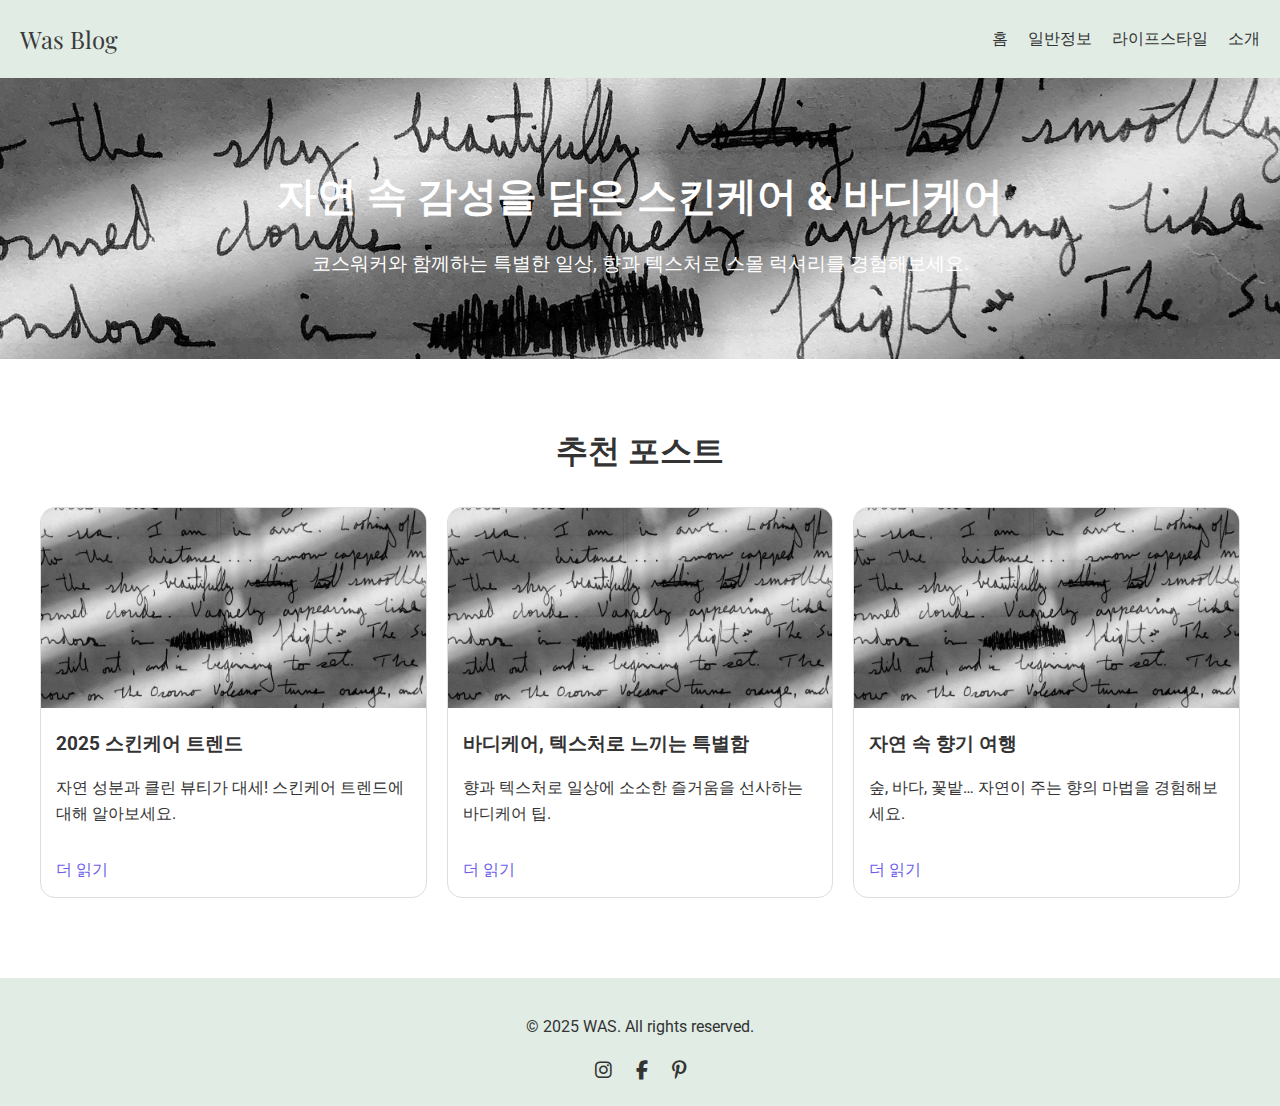
==== index.html @ 192c5d63 "100" ====
<!DOCTYPE html>
<html lang="ko">
<head>
    <meta charset="UTF-8">
    <meta name="viewport" content="width=device-width, initial-scale=1.0">
    <meta name="description" content="일반적이고 특별하지 않는 슈퍼노멀 정보 블로그 - 였다">
    <meta name="keywords" content="지식정보 일반정보 알쓸잡">
    <meta name="author" content="was 였다">
    <meta property="og:title" content="WAS 였다 블로그">
    <meta property="og:description" content="일반적이고 특별하지 않는 슈퍼노멀 정보 블로그 - 였다">
    <meta property="og:image" content="/images/og-image.jpg">
    <meta property="og:url" content="https://www.cosworker.com">
    <title>일반적이고 특별하지 않는 슈퍼노멀 정보 블로그 - 였다</title>
    <link rel="stylesheet" href="https://cdnjs.cloudflare.com/ajax/libs/font-awesome/6.4.0/css/all.min.css">
    <link rel="stylesheet" href="https://fonts.googleapis.com/css2?family=Playfair+Display:wght@700&family=Roboto:wght@400;500&display=swap">
    <link rel="stylesheet" href="style.css">
</head>
<body>
    <header class="header">
        <div class="logo">Was Blog</div>
        <nav class="nav">
            <ul>
                <li><a href="index.html">홈</a></li>
                <li><a href="#supernormal">일반정보</a></li>
                <li><a href="#lifestyle">라이프스타일</a></li>
                <li><a href="#about">소개</a></li>
            </ul>
        </nav>
    </header>

    <main class="main">
        <section class="hero">
            <h1>자연 속 감성을 담은 스킨케어 & 바디케어</h1>
            <p>코스워커와 함께하는 특별한 일상, 향과 텍스처로 스몰 럭셔리를 경험해보세요.</p>
        </section>

        <section class="featured-posts">
            <h2>추천 포스트</h2>
            <div class="post-grid">
                <div class="post">
                    <img src="main03.png" alt="스킨케어 트렌드">
                    <h3>2025 스킨케어 트렌드</h3>
                    <p>자연 성분과 클린 뷰티가 대세! 스킨케어 트렌드에 대해 알아보세요.</p>
                    <a href="post1.html" class="read-more">더 읽기</a>
                </div>
                <div class="post">
                    <img src="main03.png" alt="바디케어 텍스처">
                    <h3>바디케어, 텍스처로 느끼는 특별함</h3>
                    <p>향과 텍스처로 일상에 소소한 즐거움을 선사하는 바디케어 팁.</p>
                    <a href="#" class="read-more">더 읽기</a>
                </div>
                <div class="post">
                    <img src="main03.png" alt="향기 여정">
                    <h3>자연 속 향기 여행</h3>
                    <p>숲, 바다, 꽃밭… 자연이 주는 향의 마법을 경험해보세요.</p>
                    <a href="#" class="read-more">더 읽기</a>
                </div>
            </div>
        </section>
    </main>

    <footer class="footer">
        <div class="footer-content">
            <p>&copy; 2025 WAS. All rights reserved.</p>
            <div class="social-links">
                <a href="#"><i class="fab fa-instagram"></i></a>
                <a href="#"><i class="fab fa-facebook-f"></i></a>
                <a href="#"><i class="fab fa-pinterest-p"></i></a>
            </div>
        </div>
    </footer>
</body>
</html>
---- style.css ----
/* CSS (style.css) */
body {
    margin: 0;
    font-family: 'Roboto', sans-serif;
    color: #333;
    line-height: 1.6;
}
.header {
    display: flex;
    justify-content: space-between;
    align-items: center;
    padding: 20px;
    background: #e0ece4;
    box-shadow: 0 2px 10px rgba(0, 0, 0, 0.1);
}
.logo {
    font-family: 'Playfair Display', serif;
    font-size: 1.5em;
    color: #3b3b3b;
}
.nav ul {
    list-style: none;
    margin: 0;
    padding: 0;
    display: flex;
}
.nav ul li {
    margin-left: 20px;
}
.nav ul li a {
    text-decoration: none;
    color: #333;
    font-weight: 500;
    transition: color 0.3s;
}
.nav ul li a:hover {
    color: #6c5ce7;
}
.hero {
    text-align: center;
    padding: 60px 20px;
    background: url('main03.png') center/cover no-repeat;
    color: #fff;
}
.hero h1 {
    font-size: 2.5em;
    margin-bottom: 20px;
}
.hero p {
    font-size: 1.2em;
}
.featured-posts {
    padding: 40px 20px;
    max-width: 1200px;
    margin: auto;
}
.featured-posts h2 {
    text-align: center;
    margin-bottom: 30px;
    font-size: 2em;
}
.post-grid {
    display: grid;
    grid-template-columns: repeat(auto-fit, minmax(300px, 1fr));
    gap: 20px;
}
.post {
    border: 1px solid #ddd;
    border-radius: 15px;
    overflow: hidden;
    transition: transform 0.3s;
}
.post:hover {
    transform: translateY(-5px);
}
.post img {
    width: 100%;
    height: 200px;
    object-fit: cover;
}
.post h3 {
    margin: 15px;
}
.post p {
    margin: 15px;
}
.read-more {
    display: inline-block;
    margin: 15px;
    color: #6c5ce7;
    text-decoration: none;
    font-weight: 500;
}
.read-more:hover {
    text-decoration: underline;
}
.footer {
    text-align: center;
    padding: 20px;
    background: #e0ece4;
    margin-top: 40px;
}
.footer .social-links a {
    color: #333;
    margin: 0 10px;
    font-size: 1.2em;
    text-decoration: none;
}
.footer .social-links a:hover {
    color: #6c5ce7;
}

/* Responsive Design */
@media (max-width: 768px) {
    .nav ul {
        flex-direction: column;
    }
    .nav ul li {
        margin: 10px 0;
    }
    .hero h1 {
        font-size: 2em;
    }
    .hero p {
        font-size: 1em;
    }
}
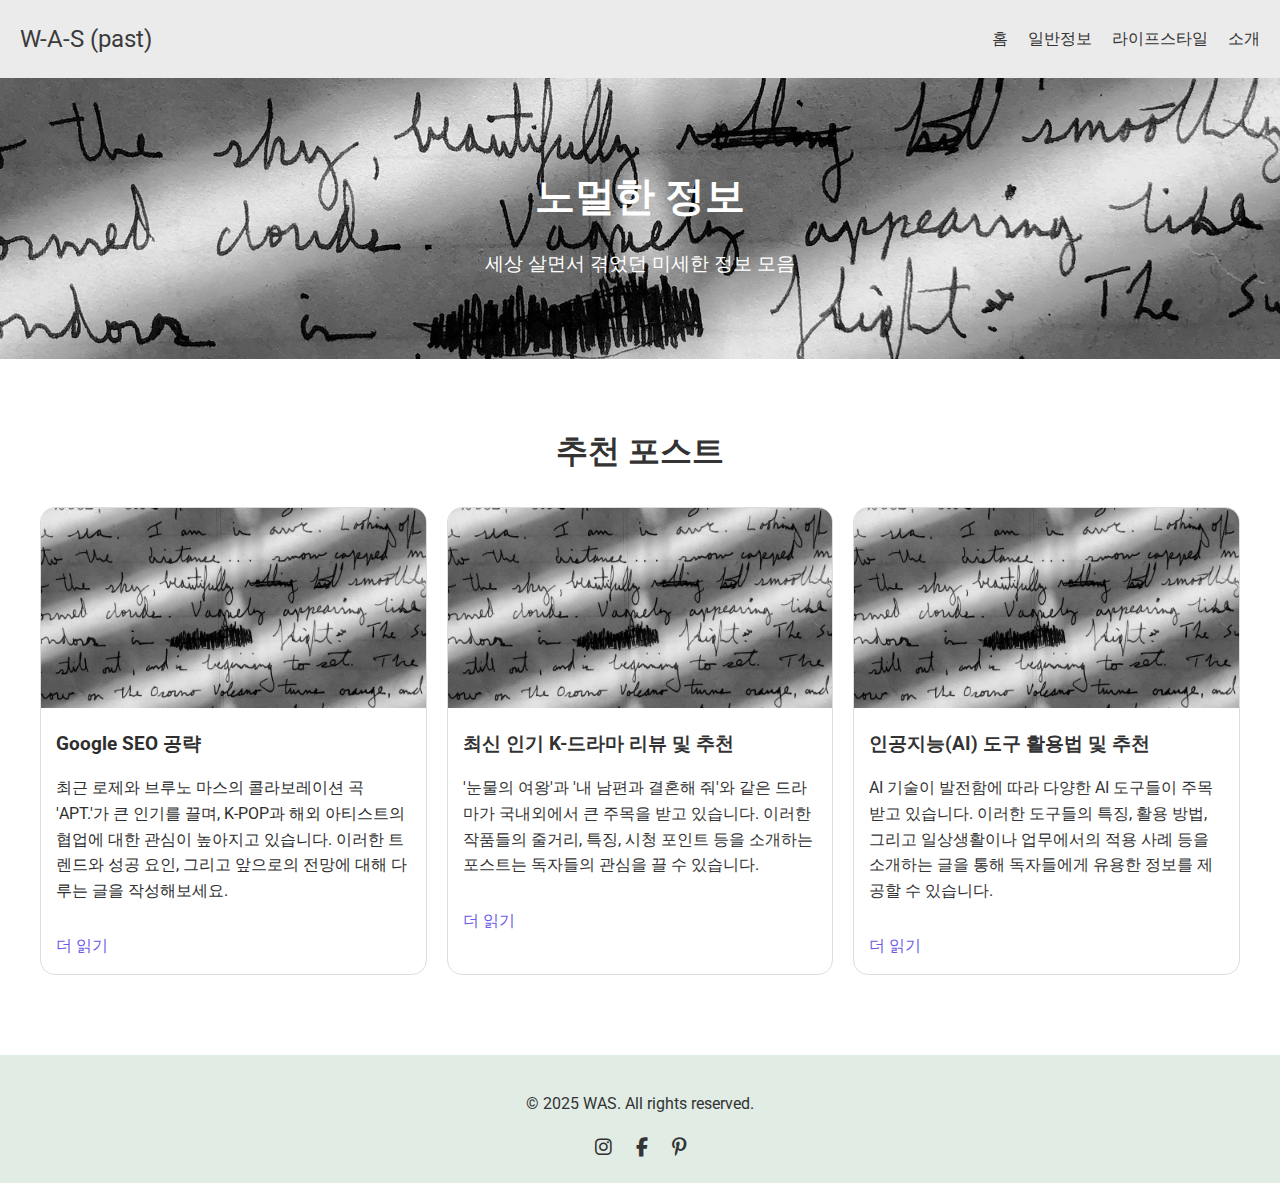
==== commit 07f285a2: "101" ====
--- a/index.html
+++ b/index.html
@@ -3,71 +3,70 @@
 <head>
     <meta charset="UTF-8">
     <meta name="viewport" content="width=device-width, initial-scale=1.0">
-    <meta name="description" content="일반적이고 특별하지 않는 슈퍼노멀 정보 블로그 - 였다">
-    <meta name="keywords" content="지식정보 일반정보 알쓸잡">
-    <meta name="author" content="was 였다">
+    <meta name="description" content="WAS-였다">
+    <meta name="keywords" content="지식정보 일반정보 알쓸잡 일반적이고 특별하지 않는 슈퍼노멀 정보 블로그 - 였다">
+    <meta name="author" content="WAS 였다">
     <meta property="og:title" content="WAS 였다 블로그">
-    <meta property="og:description" content="일반적이고 특별하지 않는 슈퍼노멀 정보 블로그 - 였다">
+    <meta property="og:description" content="WAS-였다">
     <meta property="og:image" content="/images/og-image.jpg">
     <meta property="og:url" content="https://www.cosworker.com">
-    <title>일반적이고 특별하지 않는 슈퍼노멀 정보 블로그 - 였다</title>
+    <title>WAS-였다</title>
     <link rel="stylesheet" href="https://cdnjs.cloudflare.com/ajax/libs/font-awesome/6.4.0/css/all.min.css">
     <link rel="stylesheet" href="https://fonts.googleapis.com/css2?family=Playfair+Display:wght@700&family=Roboto:wght@400;500&display=swap">
     <link rel="stylesheet" href="style.css">
 </head>
 <body>
-    <header class="header">
-        <div class="logo">Was Blog</div>
-        <nav class="nav">
-            <ul>
-                <li><a href="index.html">홈</a></li>
-                <li><a href="#supernormal">일반정보</a></li>
-                <li><a href="#lifestyle">라이프스타일</a></li>
-                <li><a href="#about">소개</a></li>
-            </ul>
-        </nav>
-    </header>
+    <div id='header'></div>
 
     <main class="main">
-        <section class="hero">
-            <h1>자연 속 감성을 담은 스킨케어 & 바디케어</h1>
-            <p>코스워커와 함께하는 특별한 일상, 향과 텍스처로 스몰 럭셔리를 경험해보세요.</p>
+        <section class="article">
+            <h1>노멀한 정보</h1>
+            <p>세상 살면서 겪었던 미세한 정보 모음</p>
         </section>
 
         <section class="featured-posts">
             <h2>추천 포스트</h2>
             <div class="post-grid">
                 <div class="post">
+                    <a href="20250222.html" class="read-more-link">
                     <img src="main03.png" alt="스킨케어 트렌드">
-                    <h3>2025 스킨케어 트렌드</h3>
-                    <p>자연 성분과 클린 뷰티가 대세! 스킨케어 트렌드에 대해 알아보세요.</p>
-                    <a href="post1.html" class="read-more">더 읽기</a>
+                    <h3>Google SEO 공략</h3>
+                    <p>최근 로제와 브루노 마스의 콜라보레이션 곡 'APT.'가 큰 인기를 끌며, K-POP과 해외 아티스트의 협업에 대한 관심이 높아지고 있습니다. 이러한 트렌드와 성공 요인, 그리고 앞으로의 전망에 대해 다루는 글을 작성해보세요.</p>
+                    <p class="read-more">더 읽기</p></a>
                 </div>
+
                 <div class="post">
                     <img src="main03.png" alt="바디케어 텍스처">
-                    <h3>바디케어, 텍스처로 느끼는 특별함</h3>
-                    <p>향과 텍스처로 일상에 소소한 즐거움을 선사하는 바디케어 팁.</p>
+                    <h3>최신 인기 K-드라마 리뷰 및 추천</h3>
+                    <p>'눈물의 여왕'과 '내 남편과 결혼해 줘'와 같은 드라마가 국내외에서 큰 주목을 받고 있습니다. 이러한 작품들의 줄거리, 특징, 시청 포인트 등을 소개하는 포스트는 독자들의 관심을 끌 수 있습니다.</p>
                     <a href="#" class="read-more">더 읽기</a>
                 </div>
                 <div class="post">
                     <img src="main03.png" alt="향기 여정">
-                    <h3>자연 속 향기 여행</h3>
-                    <p>숲, 바다, 꽃밭… 자연이 주는 향의 마법을 경험해보세요.</p>
+                    <h3>인공지능(AI) 도구 활용법 및 추천</h3>
+                    <p>AI 기술이 발전함에 따라 다양한 AI 도구들이 주목받고 있습니다. 이러한 도구들의 특징, 활용 방법, 그리고 일상생활이나 업무에서의 적용 사례 등을 소개하는 글을 통해 독자들에게 유용한 정보를 제공할 수 있습니다.</p>
                     <a href="#" class="read-more">더 읽기</a>
                 </div>
             </div>
         </section>
     </main>
 
-    <footer class="footer">
-        <div class="footer-content">
-            <p>&copy; 2025 WAS. All rights reserved.</p>
-            <div class="social-links">
-                <a href="#"><i class="fab fa-instagram"></i></a>
-                <a href="#"><i class="fab fa-facebook-f"></i></a>
-                <a href="#"><i class="fab fa-pinterest-p"></i></a>
-            </div>
-        </div>
-    </footer>
+    <div id='footer'></div>
+    <script>
+        async function loadComponent(id, file) {
+            try {
+                const response = await fetch(file);
+                if (!response.ok) throw new Error("파일을 찾을 수 없음");
+                const text = await response.text();
+                document.getElementById(id).innerHTML = text;
+            } catch (error) {
+                console.error(error);
+            }
+        }
+
+        // 헤더와 푸터 로드
+        loadComponent("header", "header.html");
+        loadComponent("footer", "footer.html");
+    </script>
 </body>
 </html>
--- a/style.css
+++ b/style.css
@@ -10,11 +10,11 @@
     justify-content: space-between;
     align-items: center;
     padding: 20px;
-    background: #e0ece4;
+    background: #ebebeb;
     box-shadow: 0 2px 10px rgba(0, 0, 0, 0.1);
 }
 .logo {
-    font-family: 'Playfair Display', serif;
+    font-family: 'Roboto', sans-serif;
     font-size: 1.5em;
     color: #3b3b3b;
 }
@@ -36,17 +36,29 @@
 .nav ul li a:hover {
     color: #6c5ce7;
 }
-.hero {
+.article {
     text-align: center;
     padding: 60px 20px;
     background: url('main03.png') center/cover no-repeat;
     color: #fff;
 }
-.hero h1 {
+.article h1 {
     font-size: 2.5em;
     margin-bottom: 20px;
 }
-.hero p {
+.article p {
+    font-size: 1.2em;
+}
+.posting {
+    text-align: center;
+    padding: 60px 20px;
+
+}
+.posting h1 {
+    font-size: 2.5em;
+    margin-bottom: 20px;
+}
+.posting p {
     font-size: 1.2em;
 }
 .featured-posts {
@@ -84,6 +96,10 @@
 .post p {
     margin: 15px;
 }
+.read-more-link {
+  text-decoration: none;
+  color: #2e2e2e;
+}
 .read-more {
     display: inline-block;
     margin: 15px;
@@ -94,6 +110,8 @@
 .read-more:hover {
     text-decoration: underline;
 }
+
+
 .footer {
     text-align: center;
     padding: 20px;
@@ -112,16 +130,25 @@
 
 /* Responsive Design */
 @media (max-width: 768px) {
+    .header{
+      flex-direction: column;
+    }
     .nav ul {
-        flex-direction: column;
+
     }
     .nav ul li {
-        margin: 10px 0;
+        margin: 10px;
     }
-    .hero h1 {
+    .article h1 {
         font-size: 2em;
     }
-    .hero p {
+    .article p {
         font-size: 1em;
     }
+    .posting{
+      padding:0;
+      width:80%;
+      margin: 0 auto;
+
+    }
 }
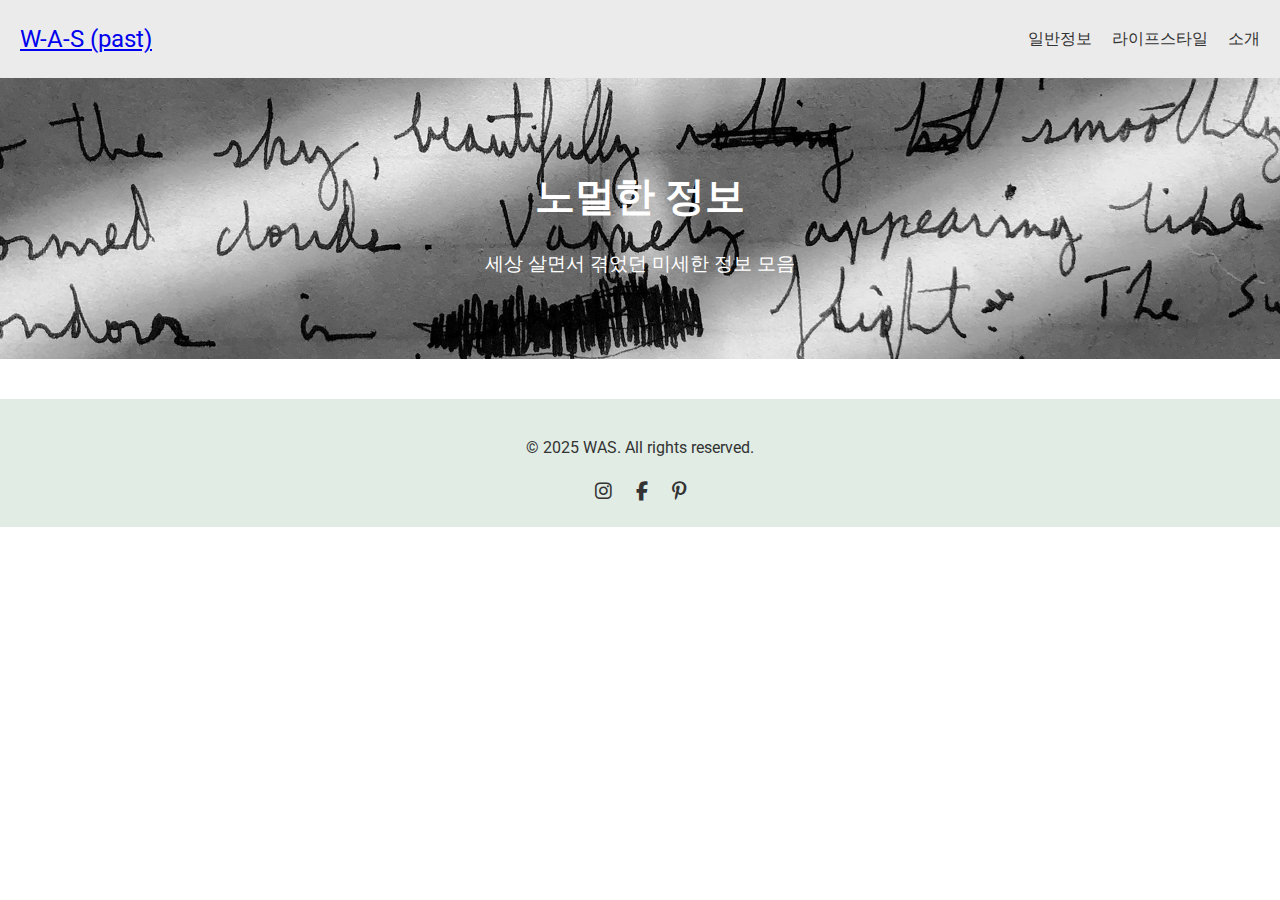
==== commit 63921434: "102" ====
--- a/index.html
+++ b/index.html
@@ -23,50 +23,25 @@
             <h1>노멀한 정보</h1>
             <p>세상 살면서 겪었던 미세한 정보 모음</p>
         </section>
-
-        <section class="featured-posts">
-            <h2>추천 포스트</h2>
-            <div class="post-grid">
-                <div class="post">
-                    <a href="20250222.html" class="read-more-link">
-                    <img src="main03.png" alt="스킨케어 트렌드">
-                    <h3>Google SEO 공략</h3>
-                    <p>최근 로제와 브루노 마스의 콜라보레이션 곡 'APT.'가 큰 인기를 끌며, K-POP과 해외 아티스트의 협업에 대한 관심이 높아지고 있습니다. 이러한 트렌드와 성공 요인, 그리고 앞으로의 전망에 대해 다루는 글을 작성해보세요.</p>
-                    <p class="read-more">더 읽기</p></a>
-                </div>
-
-                <div class="post">
-                    <img src="main03.png" alt="바디케어 텍스처">
-                    <h3>최신 인기 K-드라마 리뷰 및 추천</h3>
-                    <p>'눈물의 여왕'과 '내 남편과 결혼해 줘'와 같은 드라마가 국내외에서 큰 주목을 받고 있습니다. 이러한 작품들의 줄거리, 특징, 시청 포인트 등을 소개하는 포스트는 독자들의 관심을 끌 수 있습니다.</p>
-                    <a href="#" class="read-more">더 읽기</a>
-                </div>
-                <div class="post">
-                    <img src="main03.png" alt="향기 여정">
-                    <h3>인공지능(AI) 도구 활용법 및 추천</h3>
-                    <p>AI 기술이 발전함에 따라 다양한 AI 도구들이 주목받고 있습니다. 이러한 도구들의 특징, 활용 방법, 그리고 일상생활이나 업무에서의 적용 사례 등을 소개하는 글을 통해 독자들에게 유용한 정보를 제공할 수 있습니다.</p>
-                    <a href="#" class="read-more">더 읽기</a>
-                </div>
-            </div>
-        </section>
     </main>
-
+    <div id='recommend'></div>
     <div id='footer'></div>
     <script>
-        async function loadComponent(id, file) {
-            try {
-                const response = await fetch(file);
-                if (!response.ok) throw new Error("파일을 찾을 수 없음");
-                const text = await response.text();
-                document.getElementById(id).innerHTML = text;
-            } catch (error) {
-                console.error(error);
-            }
+    async function loadComponent(id, file) {
+        try {
+            const response = await fetch(window.location.origin + "/" + file);
+            if (!response.ok) throw new Error("파일을 찾을 수 없음");
+            const text = await response.text();
+            document.getElementById(id).innerHTML = text;
+        } catch (error) {
+            console.error(error);
         }
+    }
 
-        // 헤더와 푸터 로드
-        loadComponent("header", "header.html");
-        loadComponent("footer", "footer.html");
-    </script>
+    // 헤더 & 푸터 로드
+    loadComponent("header", "header.html");
+    loadComponent("footer", "footer.html");
+</script>
+
 </body>
 </html>
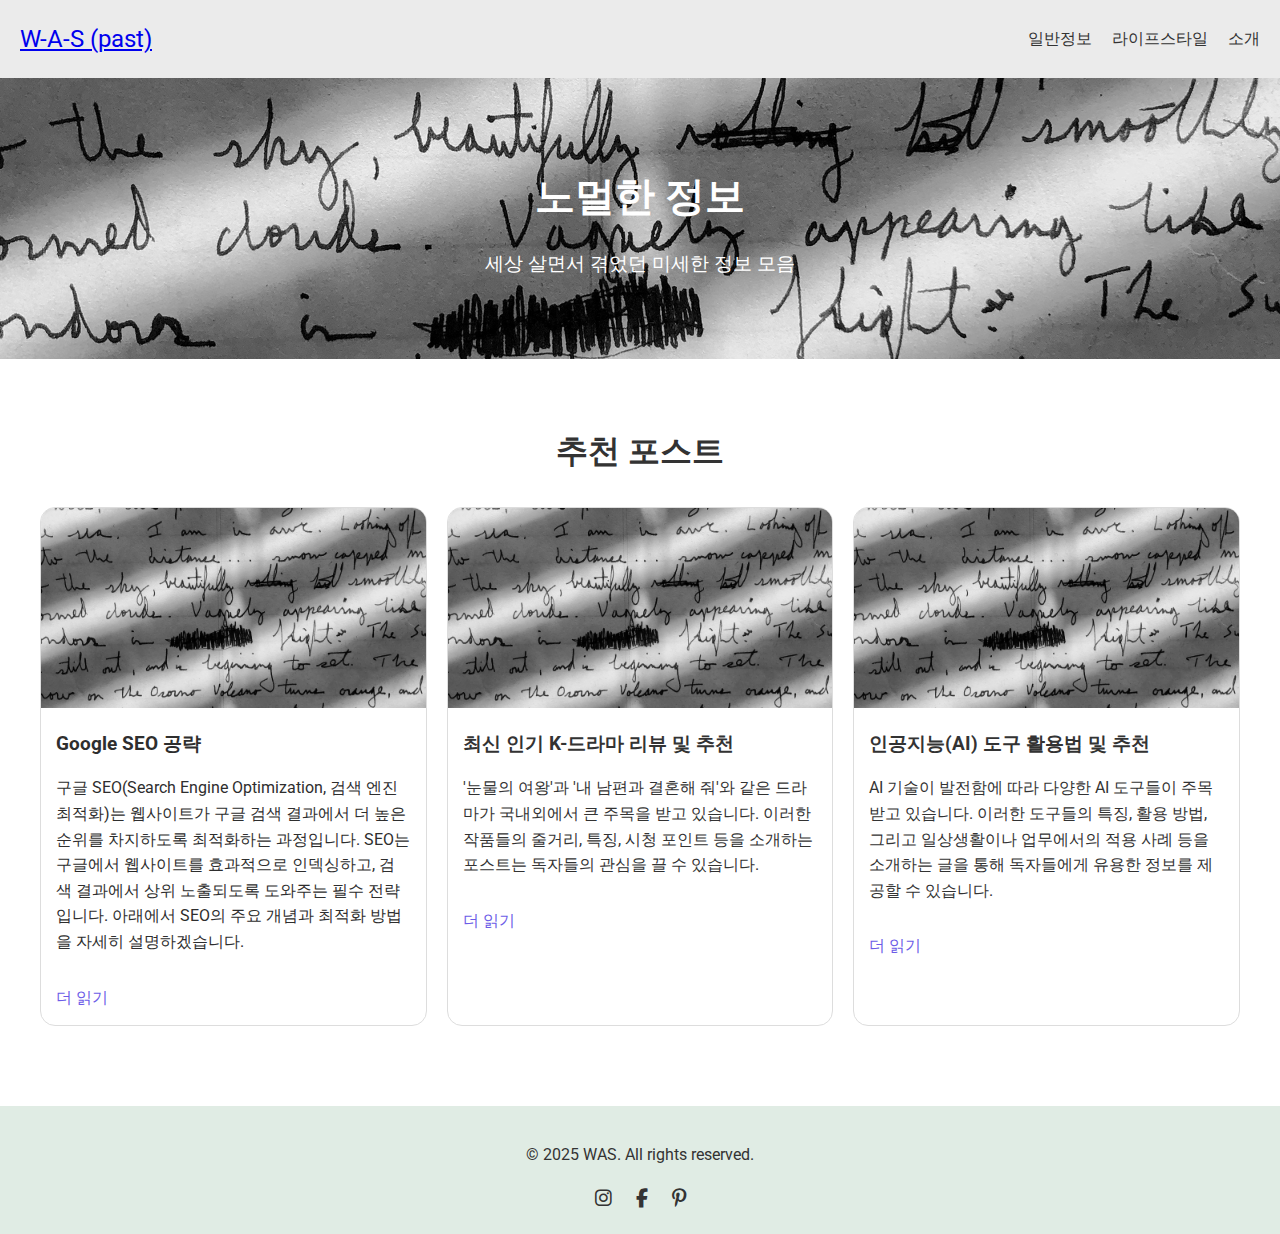
==== commit 88cfbf82: "103" ====
--- a/index.html
+++ b/index.html
@@ -14,9 +14,11 @@
     <link rel="stylesheet" href="https://cdnjs.cloudflare.com/ajax/libs/font-awesome/6.4.0/css/all.min.css">
     <link rel="stylesheet" href="https://fonts.googleapis.com/css2?family=Playfair+Display:wght@700&family=Roboto:wght@400;500&display=swap">
     <link rel="stylesheet" href="style.css">
+  <script src="https://code.jquery.com/jquery-3.7.1.min.js"></script>
+
 </head>
 <body>
-    <div id='header'></div>
+    <div id="header"></div>
 
     <main class="main">
         <section class="article">
@@ -24,24 +26,14 @@
             <p>세상 살면서 겪었던 미세한 정보 모음</p>
         </section>
     </main>
-    <div id='recommend'></div>
-    <div id='footer'></div>
-    <script>
-    async function loadComponent(id, file) {
-        try {
-            const response = await fetch(window.location.origin + "/" + file);
-            if (!response.ok) throw new Error("파일을 찾을 수 없음");
-            const text = await response.text();
-            document.getElementById(id).innerHTML = text;
-        } catch (error) {
-            console.error(error);
-        }
-    }
-
-    // 헤더 & 푸터 로드
-    loadComponent("header", "header.html");
-    loadComponent("footer", "footer.html");
+    <div id="recommend"></div>
+    <div id="footer"></div>
+<script>
+  $(function(){
+    $("#header").load("header.html");
+    $("#recommend").load("recommend.html");
+    $("#footer").load("footer.html");
+  });
 </script>
-
 </body>
 </html>
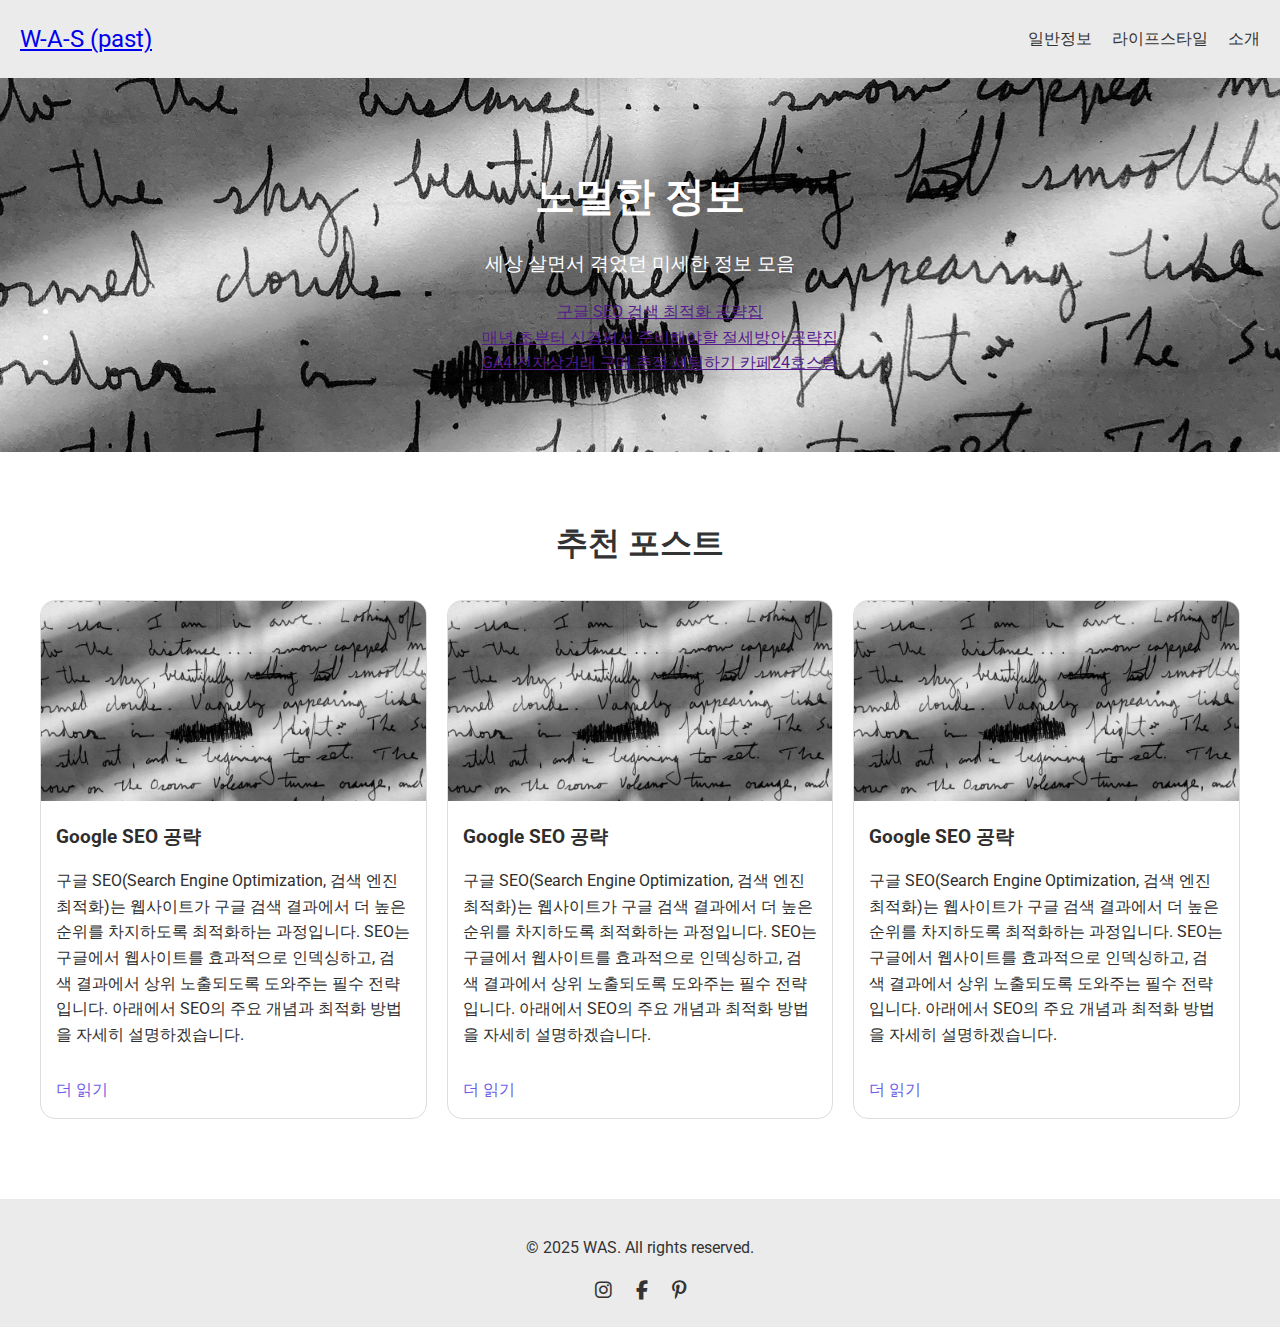
==== commit b5e51509: "107" ====
--- a/index.html
+++ b/index.html
@@ -8,8 +8,8 @@
     <meta name="author" content="WAS 였다">
     <meta property="og:title" content="WAS 였다 블로그">
     <meta property="og:description" content="WAS-였다">
-    <meta property="og:image" content="/images/og-image.jpg">
-    <meta property="og:url" content="https://www.cosworker.com">
+    <meta property="og:image" content="og-image.jpg">
+    <meta property="og:url" content="https://noextra01.github.io/blog/">
     <title>WAS-였다</title>
     <link rel="stylesheet" href="https://cdnjs.cloudflare.com/ajax/libs/font-awesome/6.4.0/css/all.min.css">
     <link rel="stylesheet" href="https://fonts.googleapis.com/css2?family=Playfair+Display:wght@700&family=Roboto:wght@400;500&display=swap">
@@ -24,6 +24,13 @@
         <section class="article">
             <h1>노멀한 정보</h1>
             <p>세상 살면서 겪었던 미세한 정보 모음</p>
+            <table>
+              <ul>
+                <li><a href="">구글 SEO 검색 최적화 공략집</a></li>
+                <li><a href="">매년 초부터 신경써서 준비해야할 절세방안 공략집</a></li>
+                <li><a href="">GA4 전자상거래 구매 추적 세팅하기 카페24호스팅</a></li>
+              </ul>
+            </table>
         </section>
     </main>
     <div id="recommend"></div>
--- a/style.css
+++ b/style.css
@@ -115,7 +115,7 @@
 .footer {
     text-align: center;
     padding: 20px;
-    background: #e0ece4;
+    background: #ebebeb;
     margin-top: 40px;
 }
 .footer .social-links a {
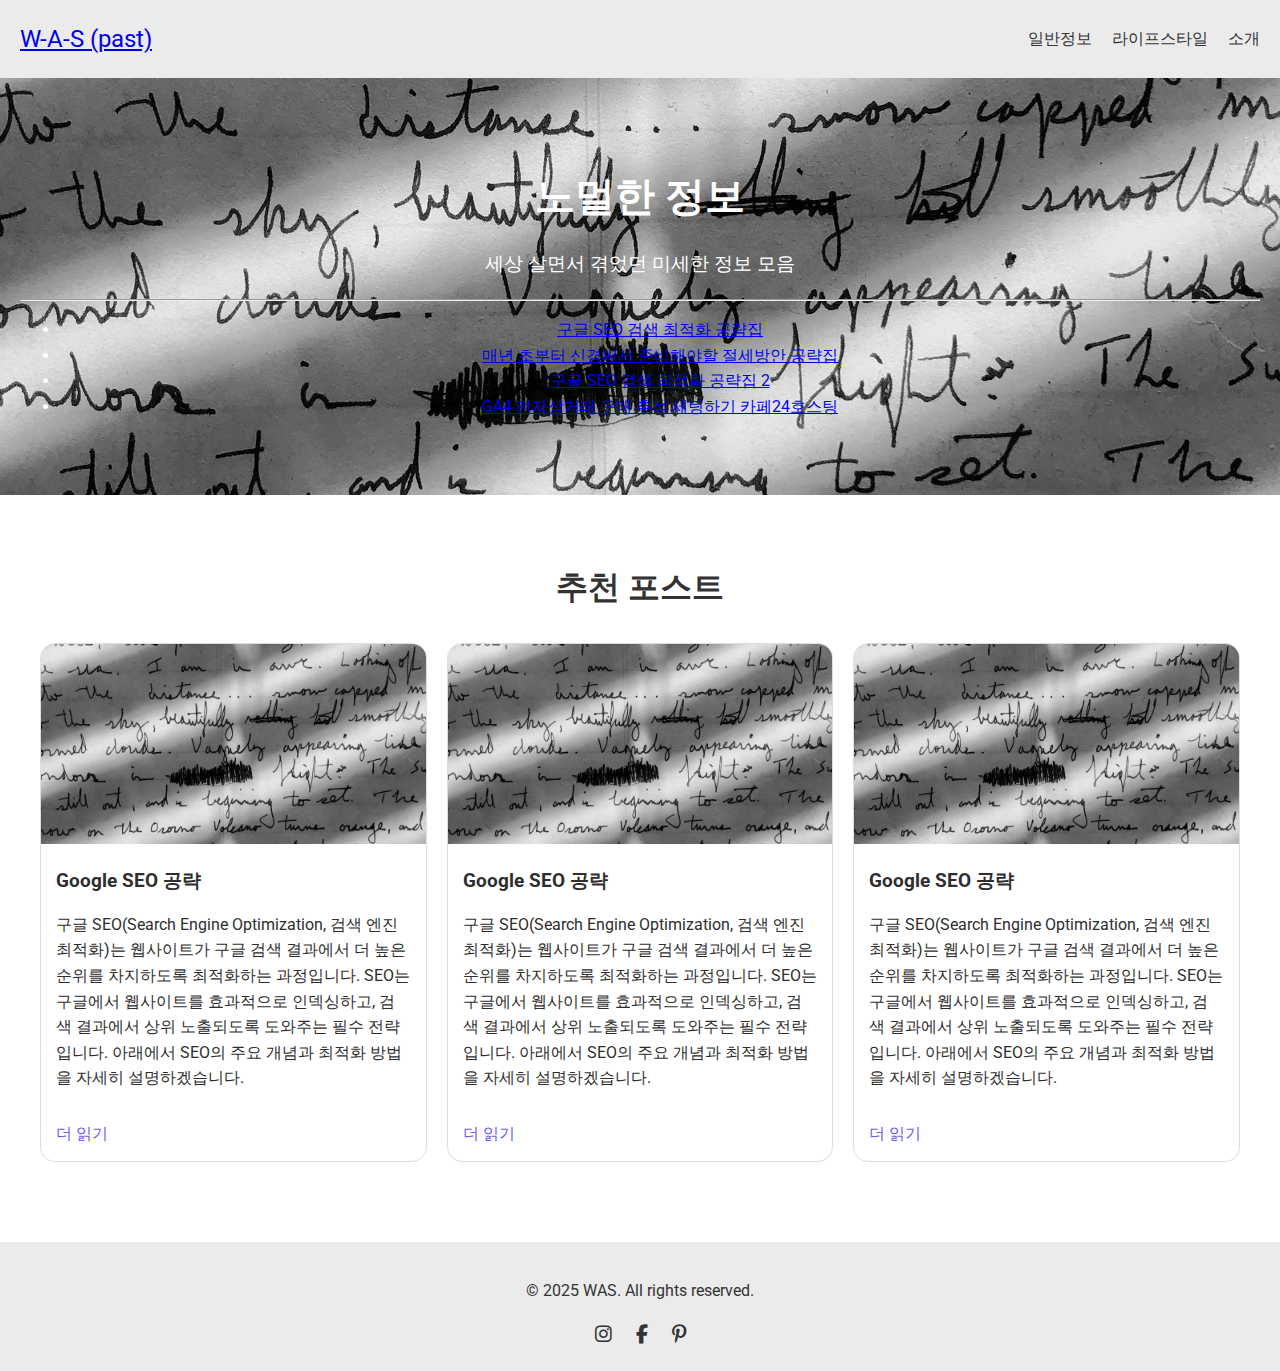
==== commit 6b500590: "109" ====
--- a/index.html
+++ b/index.html
@@ -24,11 +24,13 @@
         <section class="article">
             <h1>노멀한 정보</h1>
             <p>세상 살면서 겪었던 미세한 정보 모음</p>
+            <hr>
             <table>
               <ul>
-                <li><a href="">구글 SEO 검색 최적화 공략집</a></li>
-                <li><a href="">매년 초부터 신경써서 준비해야할 절세방안 공략집</a></li>
-                <li><a href="">GA4 전자상거래 구매 추적 세팅하기 카페24호스팅</a></li>
+                <li><a href="20240222.html">구글 SEO 검색 최적화 공략집</a></li>
+                <li><a href="20240224.html">매년 초부터 신경써서 준비해야할 절세방안 공략집</a></li>
+                <li><a href="20240225.html">구글 SEO 검색 최적화 공략집 2</a></li>
+                <li><a href="20240225.html">GA4 전자상거래 구매 추적 세팅하기 카페24호스팅</a></li>
               </ul>
             </table>
         </section>
--- a/style.css
+++ b/style.css
@@ -48,6 +48,10 @@
 }
 .article p {
     font-size: 1.2em;
+}
+.article table ul li a{
+  text-decoration: none;
+  color:#fff;
 }
 .posting {
     text-align: center;
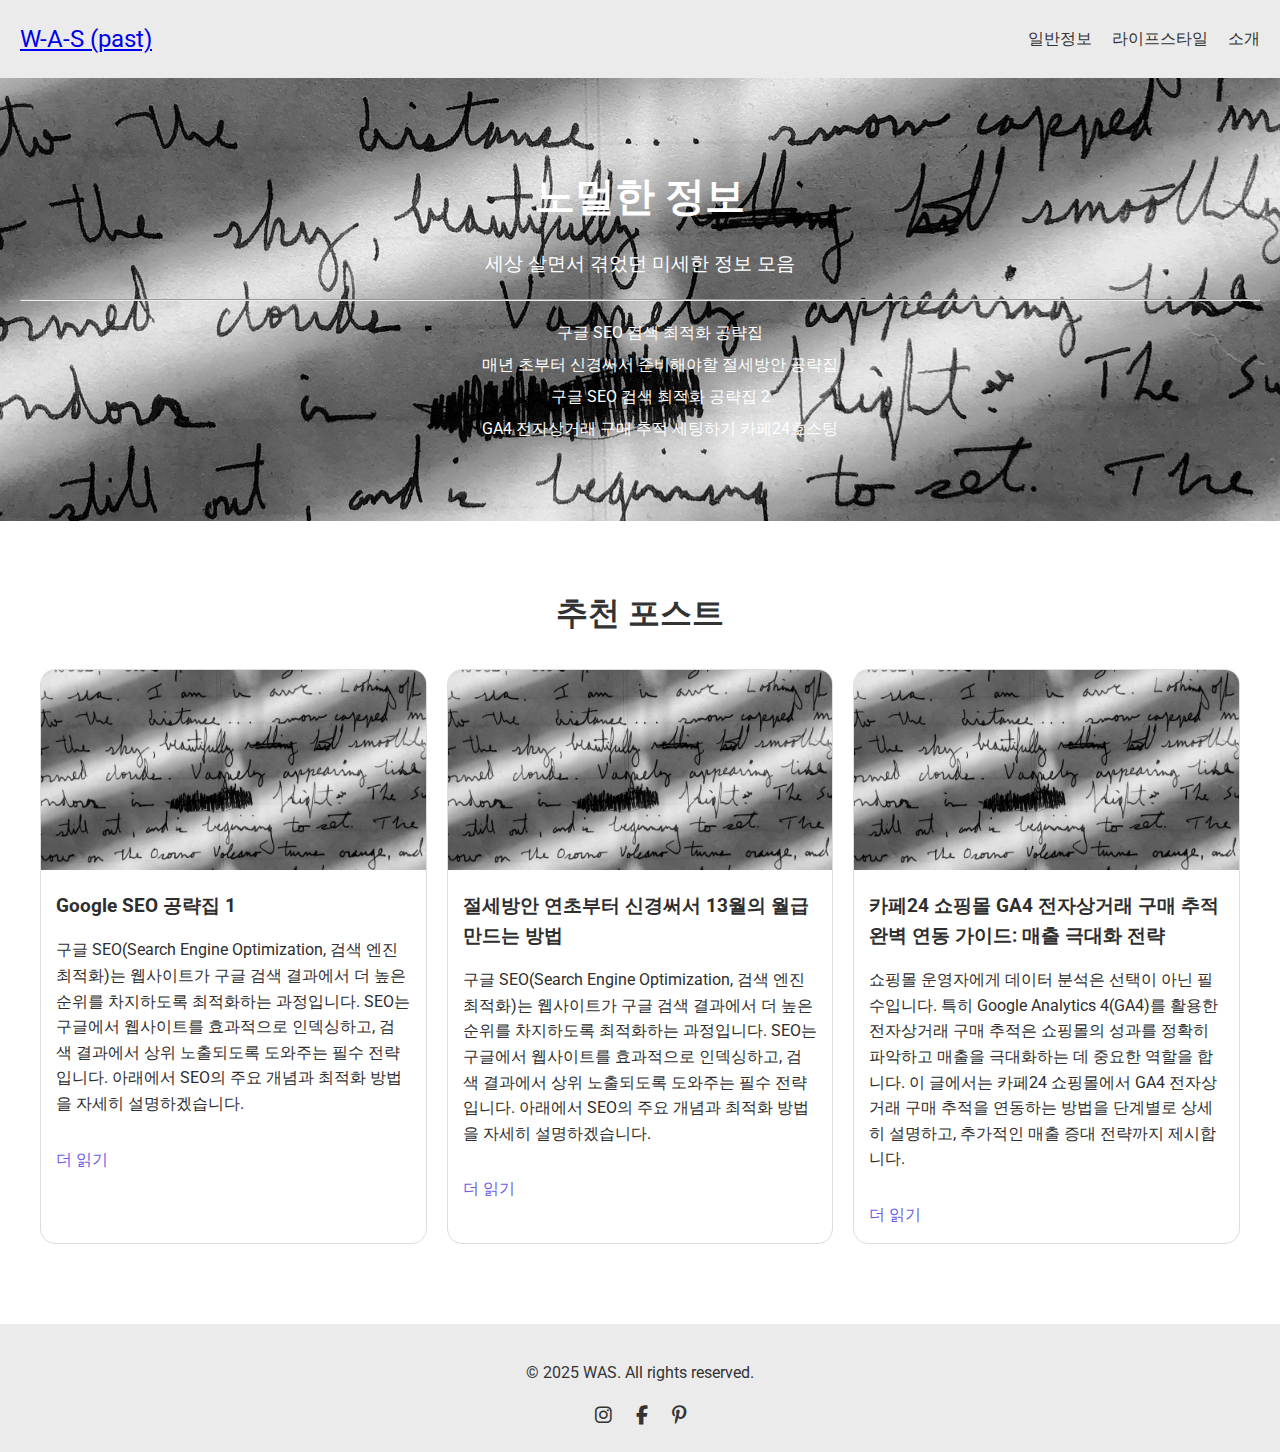
==== commit b6306dfb: "110" ====
--- a/index.html
+++ b/index.html
@@ -30,7 +30,7 @@
                 <li><a href="20240222.html">구글 SEO 검색 최적화 공략집</a></li>
                 <li><a href="20240224.html">매년 초부터 신경써서 준비해야할 절세방안 공략집</a></li>
                 <li><a href="20240225.html">구글 SEO 검색 최적화 공략집 2</a></li>
-                <li><a href="20240225.html">GA4 전자상거래 구매 추적 세팅하기 카페24호스팅</a></li>
+                <li><a href="20240226.html">GA4 전자상거래 구매 추적 세팅하기 카페24호스팅</a></li>
               </ul>
             </table>
         </section>
--- a/style.css
+++ b/style.css
@@ -49,7 +49,11 @@
 .article p {
     font-size: 1.2em;
 }
-.article table ul li a{
+.article ul li{
+  list-style-type: none;
+  line-height: 2;
+}
+.article ul li a{
   text-decoration: none;
   color:#fff;
 }
@@ -64,6 +68,7 @@
 }
 .posting p {
     font-size: 1.2em;
+    text-align: left;
 }
 .featured-posts {
     padding: 40px 20px;
